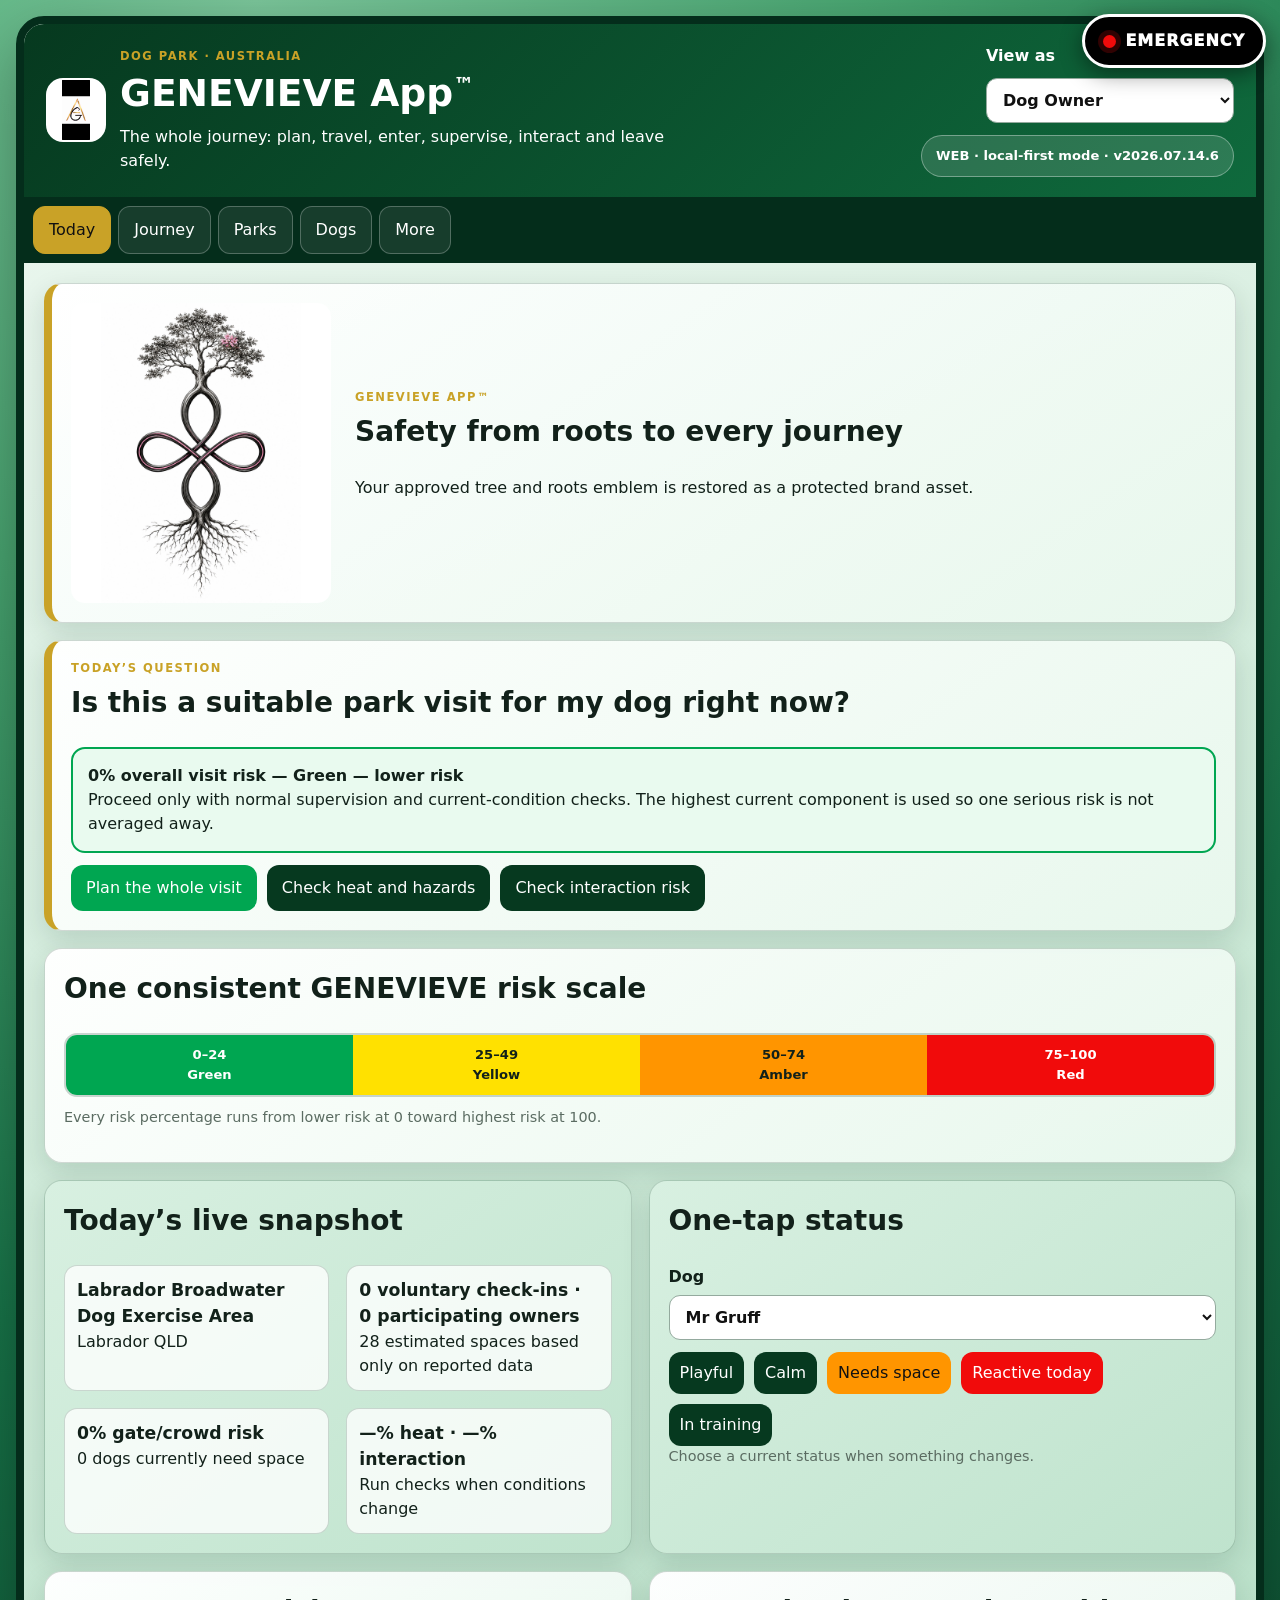
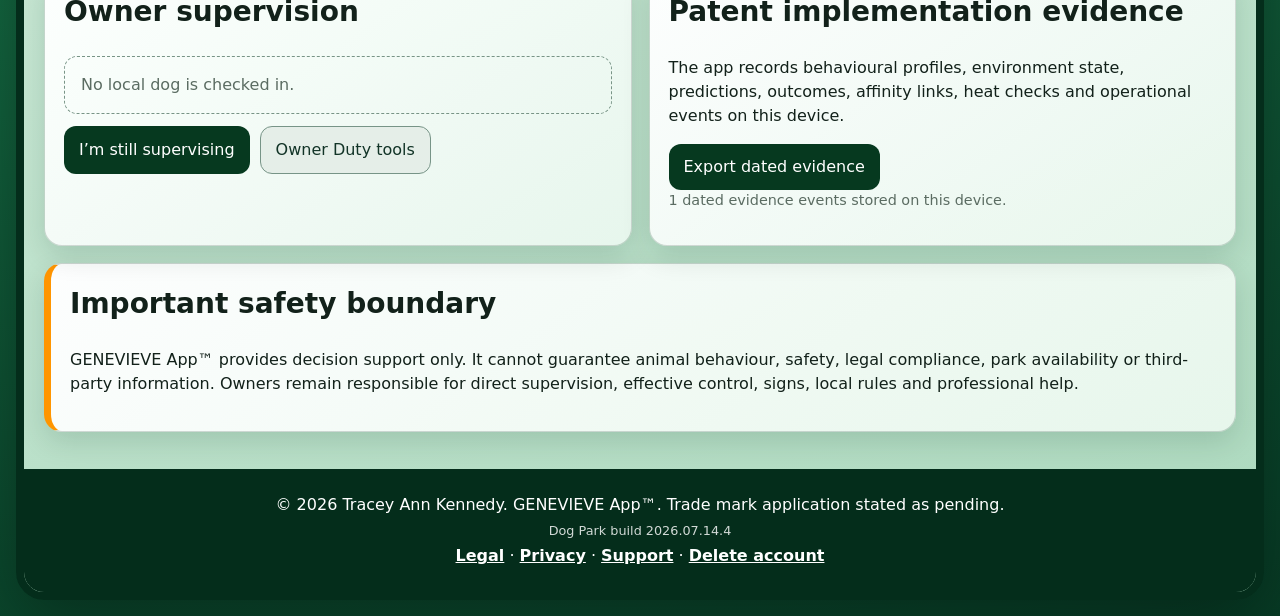
==== index.html @ 7ade9972 "Add files via upload" ====
<!doctype html>
<html lang="en-AU">
<head>
  <meta charset="utf-8">
  <meta name="viewport" content="width=device-width,initial-scale=1,viewport-fit=cover">
  <meta name="theme-color" content="#06391f">
  <meta name="description" content="GENEVIEVE App™ Dog Park helps owners plan the whole park journey, manage dog profiles, assess heat and interaction risk, supervise visits, report hazards and access owner or park-operator tools.">
  <title>GENEVIEVE App™ Dog Park</title>
  <link rel="icon" href="./assets/app-icon-192.png">
  <link rel="apple-touch-icon" href="./assets/app-icon-192.png">
  <link rel="manifest" href="./manifest.webmanifest?v=20260714.6">
  <link rel="stylesheet" href="./styles.css?v=20260714.6">
  <script src="./config.js?v=20260714.6"></script>
  <script src="./logic.js?v=20260714.6"></script>
</head>
<body>
<a class="skip-link" href="#main">Skip to content</a>
<div class="app-shell">
<div class="global-emergency-wrap">
    <button id="globalEmergencyButton" class="global-emergency-button" data-go="emergency" aria-label="Open emergency help">
      <span class="emergency-pulse" aria-hidden="true"></span>
      EMERGENCY
    </button>
  </div>
  <header class="topbar">
    <div class="brand-row">
      <img src="./assets/genevieve-ga-logo-approved-original.png" alt="Approved GENEVIEVE App gold A and black G logo" class="app-icon approved-ga-logo">
      <div>
        <p class="eyebrow">DOG PARK · AUSTRALIA</p>
        <h1>GENEVIEVE App<span class="tm">™</span></h1>
        <p>The whole journey: plan, travel, enter, supervise, interact and leave safely.</p>
      </div>
    </div>
    <div class="header-tools">
      <label class="role-label">View as
        <select id="roleSelect" aria-label="Choose app role">
          <option value="owner">Dog Owner</option>
          <option value="visitor">Park Visitor</option>
          <option value="superintendent">Park Superintendent</option>
          <option value="responder">Authorised Responder</option>
          <option value="admin">System Administrator</option>
        </select>
      </label>
      <div id="modePill" class="status-pill">Loading deployment mode…</div>
    </div>
  </header>

  <nav class="main-tabs" aria-label="Main navigation">
    <button class="active" data-go="today" data-main="today">Today</button>
    <button data-go="before-leaving" data-main="journey">Journey</button>
    <button data-go="park-search" data-main="parks">Parks</button>
    <button data-go="dog-list" data-main="dogs">Dogs</button>
    <button data-go="more" data-main="more">More</button>
  </nav>

  <main id="main">
    <section id="today" class="screen active" data-group="today">
      <section class="tree-brand-panel card" aria-label="GENEVIEVE App tree and roots logo">
        <img src="./assets/genevieve-tree-logo-approved-original.jpeg" alt="Approved GENEVIEVE tree, infinity and roots logo" class="approved-tree-logo">
        <div>
          <p class="eyebrow">GENEVIEVE App™</p>
          <h2>Safety from roots to every journey</h2>
          <p>Your approved tree and roots emblem is restored as a protected brand asset.</p>
        </div>
      </section>
      <section class="hero card">
        <p class="eyebrow">TODAY’S QUESTION</p>
        <h2>Is this a suitable park visit for my dog right now?</h2>
        <div id="todayAnswer" class="answer yellow"><b>Checks needed.</b><br>Choose a dog and park, then run the heat and interaction checks.</div>
        <div class="button-row">
          <button data-go="before-leaving" class="primary">Plan the whole visit</button>
          <button data-go="heat-hazards">Check heat and hazards</button>
          <button data-go="compatibility">Check interaction risk</button>
        </div>
      </section>
      <section class="risk-scale card" aria-label="GENEVIEVE risk scale">
        <h2>One consistent GENEVIEVE risk scale</h2>
        <div class="risk-scale-bar"><span class="green">0–24<br><b>Green</b></span><span class="yellow">25–49<br><b>Yellow</b></span><span class="amber">50–74<br><b>Amber</b></span><span class="red">75–100<br><b>Red</b></span></div>
        <p class="muted">Every risk percentage runs from lower risk at 0 toward highest risk at 100.</p>
      </section>
      <section class="grid two">
        <article class="card field-panel"><h2>Today’s live snapshot</h2><div id="snapshot"></div></article>
        <article class="card field-panel"><h2>One-tap status</h2>
          <label>Dog <select id="quickDogSelect"></select></label>
          <div class="button-row compact">
            <button data-quick-status="playful">Playful</button><button data-quick-status="calm">Calm</button><button class="amber" data-quick-status="needs-space">Needs space</button><button class="danger" data-quick-status="reactive">Reactive today</button><button data-quick-status="training">In training</button>
          </div>
          <p id="quickStatusMessage" class="muted">Choose a current status when something changes.</p>
        </article>
      </section>
      <section class="grid two">
        <article class="card"><h2>Owner supervision</h2><div id="todayOwnerDuty"></div><div class="button-row"><button id="todayStillSupervising">I’m still supervising</button><button data-go="owner-duty" class="secondary">Owner Duty tools</button></div></article>
        <article class="card"><h2>Patent implementation evidence</h2><p>The app records behavioural profiles, environment state, predictions, outcomes, affinity links, heat checks and operational events on this device.</p><button id="exportEvidence">Export dated evidence</button><p id="evidenceCount" class="muted"></p></article>
      </section>
      <section class="card warning-card"><h2>Important safety boundary</h2><p>GENEVIEVE App™ provides decision support only. It cannot guarantee animal behaviour, safety, legal compliance, park availability or third-party information. Owners remain responsible for direct supervision, effective control, signs, local rules and professional help.</p></section>
    </section>

    <section id="before-leaving" class="screen" data-group="journey">
      <section class="hero card"><p class="eyebrow">JOURNEY · STEP 1</p><h2>Before leaving home</h2><p>Check the dog, weather, park requirements, documents and supplies before the trip begins.</p></section>
      <section class="grid two">
        <form id="departureForm" class="card field-panel">
          <h2>Today’s plan</h2>
          <label>Dog <select name="dog"></select></label><label>Destination <select name="park"></select></label>
          <label>Current temperament <select name="temperament"><option value="playful">Happy and playful</option><option value="calm">Calm / gentle play</option><option value="needs-space">Needs space</option><option value="reactive">Reactive today</option><option value="unwell">Tired or not feeling right</option></select></label>
          <fieldset><legend>Supplies and checks</legend>
            <label class="toggle"><input type="checkbox" name="lead" checked> Lead packed and fitted</label><label class="toggle"><input type="checkbox" name="bags" checked> Waste bags packed</label><label class="toggle"><input type="checkbox" name="water"> Water packed</label><label class="toggle"><input type="checkbox" name="idTag" checked> ID tag and microchip contact details current</label><label class="toggle"><input type="checkbox" name="vaccination" checked> Vaccination/health requirements checked</label>
          </fieldset>
          <button class="primary" type="submit">Check my plan</button>
        </form>
        <article class="card"><h2>Ready-to-leave result</h2><div id="departureResult" class="answer yellow"><b>Not checked yet.</b><br>Complete the plan to receive one clear answer.</div><div id="departureNeeds" class="chips"></div><button data-go="route-arrival" class="primary">Continue to route and arrival</button></article>
      </section>
      <section class="card"><h2>Owner-only expiry reminders</h2><div id="documentReminders" class="grid three"></div></section>
    </section>

    <section id="route-arrival" class="screen" data-group="journey">
      <section class="hero card"><p class="eyebrow">JOURNEY · STEPS 2–6</p><h2>Drive, park, walk to the gate, enter and leave safely</h2></section>
      <section class="card journey-steps">
        <div class="step"><span>1</span><div><b>Navigate to the correct parking and entrance</b><p>Show accessible parking, caravan access and the correct dog-area gate.</p></div></div>
        <div class="step"><span>2</span><div><b>Lead on before the dog leaves the vehicle</b><p>The car park and access path are not automatically off-leash areas.</p></div></div>
        <div class="step"><span>3</span><div><b>Walk on lead to the signed off-leash boundary</b><p>Keep control around vehicles, children, bikes and other dogs.</p></div></div>
        <div class="step"><span>4</span><div><b>Assess the gate before release</b><p>Wait back if crowded. Use the double-gate space correctly and confirm recall.</p></div></div>
        <div class="step"><span>5</span><div><b>Supervise inside the park</b><p>Remain close enough to see, reach and control your dog.</p></div></div>
        <div class="step"><span>6</span><div><b>Lead on before leaving the boundary</b><p>If you chose voluntary check-in, you may check out. Return to the vehicle under control whether or not you use the app.</p></div></div>
      </section>
      <section class="grid two">
        <article class="card"><h2>Selected route</h2><div id="routeCard"></div><div class="button-row"><a id="directionsLink" class="button-link" target="_blank" rel="noopener">Open directions</a><button data-go="checkin">Open gate checklist</button></div></article>
        <form id="arrivalForm" class="card field-panel"><h2>Arrival checklist</h2><label class="toggle"><input type="checkbox" name="leadFromCar"> Lead fitted before leaving vehicle</label><label class="toggle"><input type="checkbox" name="pathControlled"> Dog controlled on path to gate</label><label class="toggle"><input type="checkbox" name="gateAssessed"> Gate and current park conditions assessed</label><label class="toggle"><input type="checkbox" name="innerGateSecure"> Inner gate secure before release</label><button class="primary" type="submit">Save arrival check</button><div id="arrivalResult" class="answer yellow">Arrival checks not saved.</div></form>
      </section>
    </section>

    <section id="checkin" class="screen" data-group="journey">
      <section class="hero card voluntary-pilot-hero">
        <p class="eyebrow">VOLUNTARY COMMUNITY CHECK-IN PILOT</p>
        <h2>Choose whether to share that your dog is at the park</h2>
        <p><b>Checking in and checking out are optional.</b> They are not a condition of entering the park, do not affect park access, and do not replace current signs, council rules, registration, supervision or effective control.</p>
      </section>
      <section class="voluntary-choice-banner" role="note">
        <strong>Your choice:</strong> participate to help community-reported crowd and behaviour information, or continue without checking in. There is no app penalty for skipping.
      </section>
      <section class="grid two">
        <form id="checkinForm" class="card field-panel">
          <h2>Voluntary check-in</h2>
          <label>Dog <select name="dog"></select></label>
          <label>Park <select name="park"></select></label>
          <label>Current status <select name="status"><option value="playful">Playful</option><option value="calm">Calm</option><option value="needs-space">Needs space</option><option value="reactive">Reactive today</option><option value="training">In training</option></select></label>
          <label>Expected visit length
            <select name="expectedMinutes">
              <option value="30">About 30 minutes</option>
              <option value="60">About 1 hour</option>
              <option value="90" selected>About 1½ hours</option>
              <option value="120">About 2 hours</option>
              <option value="180">About 3 hours</option>
            </select>
          </label>
          <p class="muted">The record automatically expires after the selected time if you forget to check out.</p>
          <fieldset class="rule-acknowledgements">
            <legend>Optional safety acknowledgements</legend>
            <label class="toggle"><input type="checkbox" name="leadAgreement"> Dog remained on lead from the vehicle to the signed off-leash entry</label>
            <label class="toggle"><input type="checkbox" name="gateAgreement"> Gate and current conditions were assessed</label>
            <label class="toggle"><input type="checkbox" name="supervisionAgreement"> I will remain close enough to supervise and control my dog</label>
          </fieldset>
          <label class="toggle"><input type="checkbox" name="needsSpace"> Needs space today</label>
          <label class="toggle"><input type="checkbox" name="onLead"> Remaining on lead inside park</label>
          <label class="toggle"><input type="checkbox" name="training"> In training</label>
          <label class="toggle"><input type="checkbox" name="incognito"> Incognito — hide from best-mate alerts</label>
          <div class="button-row">
            <button class="primary" type="submit">Voluntarily check in</button>
            <button class="secondary" type="button" data-go="live-park">Continue without checking in</button>
          </div>
          <p class="muted">Skipping check-in does not mean the dog may ignore leash, supervision, boundary or effective-control rules.</p>
        </form>
        <article class="card">
          <h2>Voluntary community check-ins</h2>
          <div class="answer yellow"><b>Community-reported information may be incomplete.</b><br>Do not treat the displayed count as an official headcount or guaranteed park capacity.</div>
          <div id="checkinList"></div>
        </article>
      </section>
    </section>

    <section id="park-search" class="screen" data-group="parks">
      <section class="hero card"><p class="eyebrow">AUSTRALIA-WIDE PARK SEARCH</p><h2>Find a park or dog beach that suits today’s needs</h2><p>Filters are alphabetical and collapsible to reduce sensory overload.</p></section>
      <section class="grid two">
        <form id="parkFilterForm" class="card field-panel"><label>Search location or feature <input name="query" placeholder="Gold Coast, fenced, quiet, beach"></label><details open><summary>Choose needs A–Z</summary><div id="parkNeedControls" class="filter-checks"></div></details><div class="button-row"><button class="primary" type="submit">Find matches</button><button class="secondary" type="reset">Clear for new destination</button></div></form>
        <article class="card"><h2>Best current matches</h2><div id="parkList"></div></article>
      </section>
    </section>

    <section id="park-details" class="screen" data-group="parks">
      <section class="hero card"><p class="eyebrow">PARK DETAILS</p><h2 id="parkDetailsTitle">Selected park</h2><p>Official details, community reports and dog-specific decision support stay clearly separated.</p></section>
      <div id="parkDetailsBody"></div>
    </section>

    <section id="live-park" class="screen" data-group="parks">
      <section class="hero card"><p class="eyebrow">COMMUNITY-REPORTED LIVE STATE</p><h2>What have participating owners reported at the selected park?</h2><p>Voluntary check-ins may not include every dog or owner present. Always assess the park directly.</p></section>
      <div id="liveParkStats" class="grid four"></div>
      <section class="grid two"><article class="card"><h2>Current behaviour mix</h2><div id="behaviourMix"></div><p class="muted">These are owner-selected current states, not permanent labels.</p></article><article class="card"><h2>Current alerts</h2><div id="liveParkAlerts"></div></article></section>
    </section>

    <section id="beaches" class="screen" data-group="parks">
      <section class="hero card"><p class="eyebrow">DOG BEACHES</p><h2>Check boundaries, hours, tide, surf, heat and facilities</h2></section>
      <section class="grid two"><form id="beachFilterForm" class="card field-panel"><label>Location <input name="location" value="Gold Coast"></label><label>Beach type <select name="type"><option value="">Any</option><option value="off-leash">Off-leash</option><option value="on-leash">On-leash</option><option value="time-restricted">Time restricted</option></select></label><button type="submit">Search beaches</button></form><article class="card"><h2>Beach matches</h2><div id="beachResults"></div></article></section>
    </section>

    <section id="dog-list" class="screen" data-group="dogs">
      <section class="hero card"><p class="eyebrow">DOGS</p><h2>Owner-controlled public, behavioural and emergency profiles</h2></section>
      <section class="grid two"><form id="dogForm" class="card field-panel"><h2>Add or update a dog</h2><input type="hidden" name="id"><label>Name <input name="name" required maxlength="60"></label><label>Date of birth <input name="dob" type="date"></label><label>Breed / description <input name="breed" maxlength="80"></label><label>Life stage <select name="lifeStage"><option value="puppy">Puppy</option><option value="adolescent">Adolescent</option><option value="adult" selected>Adult</option><option value="senior">Senior</option></select></label><label>Public status note <input name="publicNote" maxlength="160" placeholder="Ask owner before approach"></label><label>Triggers / needs <textarea name="notes" maxlength="600"></textarea></label><div class="range-grid"><label>Sociability <input name="sociability" type="range" min="0" max="10" value="7"><output>7</output></label><label>Reactivity <input name="reactivity" type="range" min="0" max="10" value="3"><output>3</output></label><label>Energy <input name="energy" type="range" min="0" max="10" value="6"><output>6</output></label><label>Play intensity <input name="playIntensity" type="range" min="0" max="10" value="6"><output>6</output></label><label>Tolerance <input name="tolerance" type="range" min="0" max="10" value="7"><output>7</output></label><label>Resource sharing <input name="resourceSharing" type="range" min="0" max="10" value="6"><output>6</output></label><label>Vulnerability <input name="vulnerability" type="range" min="0" max="10" value="3"><output>3</output></label></div><details><summary>Restricted emergency information</summary><label>Microchip number <input name="microchip"></label><label>Weight kg <input name="weight" type="number" min="0" step="0.1"></label><label>Allergies / medication <textarea name="medical"></textarea></label><label>Veterinarian <input name="vet"></label><label>Emergency contact <input name="emergencyContact"></label><label>Vaccination status <select name="vaccinationStatus"><option value="not-recorded">Not recorded</option><option value="controlled-only">Controlled socialisation only</option><option value="public-cleared">Cleared for public dog environments</option></select></label><label>Registration expiry <input name="registrationExpiry" type="date"></label><label>Vaccination due <input name="vaccinationDue" type="date"></label><label>Flea/tick due <input name="fleaTickDue" type="date"></label><label>Medication review due <input name="medicationDue" type="date"></label></details><div class="button-row"><button class="primary" type="submit">Save dog</button><button type="reset" class="secondary">Clear form</button></div></form><article class="card"><h2>Saved dog profiles</h2><div id="dogList"></div></article></section>
    </section>

    <section id="dog-profile" class="screen" data-group="dogs"><section class="hero card"><p class="eyebrow">DOG PROFILE</p><h2 id="dogProfileTitle">Dog profile</h2></section><div id="dogProfileBody"></div></section>

    <section id="puppy" class="screen" data-group="dogs">
      <section class="hero card"><p class="eyebrow">PUPPY & YOUNG-DOG SOCIALISATION</p><h2>Build positive experiences without assuming an ordinary dog park is suitable</h2></section>
      <section class="grid two"><form id="puppyForm" class="card field-panel"><label>Dog <select name="dog"></select></label><label>Veterinary / vaccination clearance <select name="clearance"><option value="none">Not cleared for public dog parks</option><option value="controlled">Controlled puppy class or playdate only</option><option value="public">Public dog environments cleared</option></select></label><label>Proposed setting <select name="setting"><option value="puppy-class">Puppy preschool</option><option value="calm-playdate">Calm private playdate</option><option value="quiet-enclosed">Quiet enclosed area</option><option value="busy-dog-park">Busy public dog park</option></select></label><label>Other dog type <select name="mentor"><option value="calm-adult">Calm vaccinated adult mentor</option><option value="similar-puppy">Similar-energy puppy</option><option value="high-energy-adult">High-energy adult</option><option value="unknown-group">Unknown mixed group</option></select></label><button class="primary" type="submit">Assess socialisation plan</button></form><article class="card"><h2>Result</h2><div id="puppyResult" class="answer yellow">Choose a dog and plan.</div><h3>Positive experiences</h3><div class="chips"><span class="chip">friendly people</span><span class="chip">calm healthy dogs</span><span class="chip">surfaces and sounds</span><span class="chip">short car trips</span><span class="chip">handling and grooming</span><span class="chip">rest and safe retreat</span></div></article></section>
    </section>

    <section id="compatibility" class="screen" data-group="dogs">
      <section class="hero card"><p class="eyebrow">PAIR & GROUP INTERACTION RISK</p><h2>How risky is this interaction under current conditions?</h2></section>
      <section class="risk-scale card"><div class="risk-scale-bar"><span class="green">0–24<br><b>Green</b></span><span class="yellow">25–49<br><b>Yellow</b></span><span class="amber">50–74<br><b>Amber</b></span><span class="red">75–100<br><b>Red</b></span></div></section>
      <section class="grid two"><form id="compatibilityForm" class="card field-panel"><label>First dog <select name="dogA"></select></label><label>Second dog <select name="dogB"></select></label><label>Park <select name="park"></select></label><label>Current dogs in park <input name="population" type="number" min="0" max="300" value="10"></label><label>Observed group energy <select name="groupEnergy"><option value="3">Calm</option><option value="5" selected>Mixed</option><option value="8">High energy</option></select></label><button class="primary" type="submit">Calculate interaction risk</button></form><article class="card"><h2>Result</h2><div id="compatibilityResult" class="answer yellow">Choose two different dogs.</div></article></section>
      <section class="card"><h2>Record observed outcome</h2><form id="outcomeForm" class="inline-form"><label>Prediction <select name="prediction"></select></label><label>Outcome <select name="outcome"><option value="positive">Positive</option><option value="neutral">Neutral</option><option value="stressful">Stressful</option><option value="conflict">Conflict / unsafe</option></select></label><label>Private note <input name="note" maxlength="300"></label><button type="submit">Save outcome</button></form></section>
    </section>

    <section id="companions" class="screen" data-group="dogs"><section class="hero card"><p class="eyebrow">PROSPECTIVE COMPANION DISCOVERY</p><h2>Rank possible companions before the dogs have met</h2></section><section class="grid two"><form id="recommendationForm" class="card field-panel"><label>Dog <select name="dog"></select></label><label>Park <select name="park"></select></label><button type="submit">Rank possible companions</button></form><article class="card"><h2>Ranked results</h2><div id="recommendationList"></div></article></section></section>

    <section id="best-mates" class="screen" data-group="dogs"><section class="hero card"><p class="eyebrow">SOCIAL AFFINITY GRAPH</p><h2>Best mates and preferred-park alerts</h2></section><section class="grid two"><form id="affinityForm" class="card field-panel"><label>Your dog <select name="fromDog"></select></label><label>Linked dog <select name="toDog"></select></label><label>Mode <select name="mode"><option value="mutual">Mutual — reciprocal consent required</option><option value="one_way">One-way — subject to privacy settings</option></select></label><label>Preferred park <select name="park"></select></label><button type="submit">Create relationship</button></form><article class="card"><h2>Saved relationships</h2><div id="affinityList"></div></article></section><section class="card"><h2>Location alert check</h2><form id="alertCheckForm" class="inline-form"><label>Park <select name="park"></select></label><button type="submit">Check visible best mates</button></form><div id="affinityAlerts"></div></section></section>

    <section id="owner-duty" class="screen" data-group="more"><section class="voluntary-choice-banner"><strong>Voluntary feature:</strong> supervision reminders apply only when an owner elects to check in. Reporting an apparently unattended dog remains available whether or not that dog was checked in.</section>
      <section class="hero card"><p class="eyebrow">OWNER SUPERVISION</p><h2>No unattended dogs and no drop-off dog park</h2></section>
      <section class="grid two"><article class="card field-panel"><h2>Supervision confirmation</h2><div id="ownerDutyList"></div><button id="confirmAllSupervision">Confirm all my active dogs</button></article><form id="unattendedForm" class="card"><h2>Report an unattended dog</h2><label>Park <select name="park"></select></label><label>Dog description <input name="description" required></label><label>Owner location <select name="ownerLocation"><option value="unknown">Unknown</option><option value="carpark">In car park</option><option value="cafe">Went to café/pub</option><option value="left">Left area</option></select></label><label>Concern <textarea name="concern" required></textarea></label><button class="danger" type="submit">Create supervision alert</button></form></section><section class="card"><h2>Open supervision alerts</h2><div id="unattendedReports"></div></section>
    </section>

    <section id="etiquette" class="screen" data-group="more">
      <section class="hero card"><p class="eyebrow">PARK ETIQUETTE</p><h2>Turn body-language signs into an immediate action</h2></section>
      <section class="grid two"><form id="etiquetteForm" class="card field-panel"><fieldset><legend>What do you see?</legend><div id="etiquetteSignals" class="filter-checks"></div></fieldset><button type="submit">Assess and suggest a break</button></form><article class="card"><h2>Prompt</h2><div id="etiquetteResult" class="answer green"><b>No stress signals selected.</b><br>Continue calm supervision and regular sniff/rest breaks.</div><div class="button-row compact"><button data-break-action="Move to shade">Move to shade</button><button data-break-action="Water break">Water break</button><button data-break-action="Leash and reset">Leash and reset</button><button data-break-action="Quiet area">Quiet area</button><button class="danger" data-break-action="Leave park">Leave park</button></div></article></section>
    </section>

    <section id="heat-hazards" class="screen" data-group="more">
      <section class="hero card"><p class="eyebrow">HEAT, WEATHER & HAZARDS</p><h2>Is it too hot or unsafe for my dog today?</h2></section>
      <section class="grid two"><form id="heatCheckForm" class="card field-panel"><label>Dog <select name="dog"></select></label><label>Park <select name="park"></select></label><label>Apparent / feels-like temperature °C <input name="apparentTemperature" type="number" min="-10" max="60" step="0.1" value="28"></label><label>Humidity % <input name="humidity" type="number" min="0" max="100" value="55"></label><label>UV index <input name="uvIndex" type="number" min="0" max="20" step="0.1" value="5"></label><label class="toggle"><input type="checkbox" name="directSun"> Direct sun</label><label class="toggle"><input type="checkbox" name="shadeAvailable" checked> Reliable shade</label><label class="toggle"><input type="checkbox" name="waterAvailable" checked> Cool fresh water</label><label class="toggle"><input type="checkbox" name="hotSurface"> Hot asphalt, concrete or sand</label><label class="toggle"><input type="checkbox" name="vulnerableDog"> Young, older, unwell, flat-faced or heat-vulnerable dog</label><div class="button-row"><button class="primary" type="submit">Calculate heat risk</button><button id="useCurrentWeather" type="button" class="secondary">Use my current weather</button></div></form><article class="card"><h2>Heat result</h2><div id="weatherStatus" class="answer yellow"><b>Manual entry ready.</b><br>Location stays off until enabled in Settings.</div><div id="heatResult" class="answer yellow"><b>No result yet.</b></div><h3>Active local hazard reports</h3><div id="hazardList"></div></article></section>
      <section class="grid two"><form id="hazardForm" class="card"><h2>Report a park hazard</h2><label>Park <select name="park"></select></label><label>Hazard <select name="type"><option>Snake sighting</option><option>Paralysis ticks</option><option>Blue-green algae</option><option>Broken fence or gate</option><option>Glass or sharp object</option><option>1080 bait warning</option><option>Flood or storm damage</option><option>No water</option><option>Unsafe structure</option></select></label><label>Risk level <select name="risk"><option value="25">Yellow</option><option value="55">Amber</option><option value="80">Red</option></select></label><label>Details <textarea name="details" required></textarea></label><button class="amber" type="submit">Save hazard report</button></form><article class="card"><h2>Recent heat checks</h2><div id="heatHistory"></div></article></section>
    </section>

    <section id="travel" class="screen" data-group="more"><section class="hero card"><p class="eyebrow">GREY NOMAD & TRIP PLANNER</p><h2>Plan a lower-stress dog-friendly trip anywhere in Australia</h2></section><section class="grid two"><form id="tripForm" class="card field-panel"><label>From <input name="from" value="Gold Coast QLD"></label><label>To <input name="to" value="Sydney NSW"></label><fieldset><legend>Needs</legend><div id="tripNeeds" class="filter-checks"></div></fieldset><button type="submit">Build route plan</button></form><article class="card"><h2>Suggested route</h2><div id="tripResult"></div></article></section></section>

    <section id="emergency" class="screen" data-group="more"><section class="hero card official-emergency-card"><p class="eyebrow">OFFICIAL EMERGENCY — BLACK CONTROL</p><h2>Emergency help</h2><div class="emergency-primary-actions"><a class="call-000-button" href="tel:000" aria-label="Call Triple Zero 000 for a life-threatening emergency">Call 000 — life-threatening emergency</a><button class="secondary" data-go="lost-found">Lost dog alert</button><button class="secondary" data-go="incident">Record incident</button></div><p class="emergency-note">Call 000 only for life-threatening emergencies or immediate danger. For an animal medical emergency, contact the nearest emergency veterinarian.</p></section><section class="grid three"><article class="card"><h2>Restricted medical summary</h2><label>Dog <select id="emergencyDogSelect"></select></label><button id="showEmergencySummary" class="danger">Show summary</button><div id="emergencySummary"></div></article><article class="card"><h2>Nearest veterinarian</h2><label>Location <input id="vetLocation" value="Gold Coast QLD"></label><a id="vetSearchLink" class="button-link" target="_blank" rel="noopener">Find emergency vet</a></article><article class="card"><h2>I’m here alone</h2><label>Check-in time <select id="aloneTimerMinutes"><option value="15">15 minutes</option><option value="30">30 minutes</option><option value="60">60 minutes</option></select></label><button id="startAloneTimer">Start safety timer</button><button id="cancelAloneTimer" class="secondary">Cancel timer</button><p id="aloneTimerStatus" class="muted"></p></article></section></section>

    <section id="lost-found" class="screen" data-group="more"><section class="hero card"><p class="eyebrow">LOST & FOUND</p><h2>Create a local record and escalation plan</h2></section><section class="grid two"><form id="lostFoundForm" class="card field-panel"><label>Type <select name="type"><option value="lost">Lost dog</option><option value="found">Found dog</option><option value="sighted">Sighted dog</option></select></label><label>Description <input name="description" required></label><label>Location <input name="location" required></label><label>Urgency <select name="urgency"><option value="watch">Watch</option><option value="urgent">Urgent search</option><option value="danger">Immediate danger</option></select></label><label>Contact note <input name="contact"></label><button class="danger" type="submit">Create alert record</button></form><article class="card"><h2>Current records</h2><div id="lostFoundList"></div></article></section></section>

    <section id="incident" class="screen" data-group="more"><section class="hero card"><p class="eyebrow">INCIDENT & NEAR MISS</p><h2>Record what happened without deciding liability</h2></section><section class="grid two"><form id="incidentForm" class="card field-panel"><label>Park <select name="park"></select></label><label>Type <select name="type"><option>Dog fight</option><option>Bite</option><option>Child safety concern</option><option>Bike or skateboard conflict</option><option>Broken gate or fence</option><option>No water</option><option>Lighting fault</option><option>Unsafe structure</option><option>Near miss</option></select></label><label>Severity <select name="severity"><option value="30">Yellow — monitor</option><option value="60">Amber — urgent</option><option value="85">Red — emergency</option></select></label><label>Details <textarea name="details" required></textarea></label><label>Witness/contact notes <textarea name="witness"></textarea></label><button class="amber" type="submit">Save incident record</button></form><article class="card"><h2>Incident history</h2><div id="incidentList"></div></article></section></section>

    <section id="notices" class="screen" data-group="more"><section class="hero card"><p class="eyebrow">COUNCIL & OPERATOR NOTICES</p><h2>Verified closures, maintenance and rule changes</h2></section><div id="noticeList" class="grid two"></div></section>

    <section id="roles" class="screen" data-group="more"><section class="hero card"><p class="eyebrow">ROLE-BASED ACCESS</p><h2>People see only what they need</h2></section><section class="grid three"><article class="card role owner"><h2>Dog Owner</h2><p>Own profiles, check-ins, privacy, relationships, outcomes, documents and payments.</p></article><article class="card role"><h2>Park Visitor</h2><p>Public park details, anonymous live state, public dog notes, rules and alerts.</p></article><article class="card role operator"><h2>Park Superintendent</h2><p>Facilities, maintenance, verified notices, capacity, incident triage and anonymous trends.</p></article><article class="card role responder"><h2>Authorised Responder</h2><p>Restricted emergency information only where appropriate and auditable.</p></article><article class="card role admin"><h2>System Administrator</h2><p>Technical service health and account support without unnecessary medical browsing.</p></article></section></section>

    <section id="superintendent" class="screen" data-group="more" data-role="superintendent,admin"><section class="hero card"><p class="eyebrow">PARK SUPERINTENDENT / COUNCIL OPERATOR</p><h2>Operate the park without exposing private owner data</h2></section><div id="superStats" class="grid four"></div><section class="grid two"><form id="maintenanceForm" class="card field-panel"><h2>Add maintenance task</h2><label>Park <select name="park"></select></label><label>Facility <select name="facility"><option>Gate or latch</option><option>Fence</option><option>Water bowl</option><option>Lighting</option><option>Shade</option><option>Bins</option><option>Path/access</option><option>Structure</option></select></label><label>Priority <select name="priority"><option value="yellow">Yellow</option><option value="amber">Amber</option><option value="red">Red</option></select></label><label>Task <textarea name="task" required></textarea></label><button type="submit">Assign task</button><h3>Maintenance queue</h3><div id="maintenanceList"></div></form><form id="noticeForm" class="card"><h2>Create verified public notice</h2><label>Park <select name="park"></select></label><label>Title <input name="title" required></label><label>Details <textarea name="details" required></textarea></label><label>Expires <input name="expires" type="datetime-local"></label><button class="amber" type="submit">Publish notice locally</button><h3>Safety and trend view</h3><div id="superTrends"></div></form></section></section>

    <section id="notifications" class="screen" data-group="more"><section class="hero card"><p class="eyebrow">ALERT PREFERENCES</p><h2>Only the alerts each owner chooses</h2></section><form id="notificationForm" class="card grid two"><div id="notificationControls"></div><div><label>Quiet hours start <input name="quietStart" type="time"></label><label>Quiet hours end <input name="quietEnd" type="time"></label><label>Location detail <select name="locationDetail"><option value="park">Park name only</option><option value="approximate">Approximate area</option><option value="off">Off</option></select></label><button type="submit">Save notification settings</button></div></form></section>

    <section id="membership" class="screen" data-group="more"><section class="hero card"><p class="eyebrow">MEMBERSHIP</p><h2>One membership group, four approved products</h2><p id="billingChannelMessage"></p></section><section class="card disclosure"><b>Trial and renewal disclosure</b><p>30 days free for eligible new subscribers. Then the selected price is charged every month or year and the subscription automatically renews until cancelled. Cancel before the trial ends to avoid the first charge. Deleting the app does not cancel the subscription. Manage or cancel through the same store or payment provider used to subscribe.</p><p>Nothing excludes rights that cannot lawfully be excluded under the Australian Consumer Law.</p></section><div id="planList" class="pricing-grid"></div><section class="card"><div class="legal-links"><a href="./legal/subscription-terms.html">Subscription Terms</a><a href="./legal/refund-cancellation-policy.html">Refund & Cancellation</a><a href="./legal/terms-of-use.html">Terms of Use</a><a href="./legal/privacy-policy.html">Privacy Policy</a></div><button id="restorePurchases" class="secondary">Restore store purchases</button><div id="billingResult" class="answer yellow">No purchase action yet.</div></section></section>

    <section id="settings" class="screen" data-group="more"><section class="hero card"><p class="eyebrow">PRIVACY & OWNER CONTROL</p><h2>Choose the level of participation</h2></section><section class="grid two"><form id="privacyForm" class="card field-panel"><h2>Privacy controls</h2><div id="privacyControls"></div><button type="submit">Save privacy settings</button></form><article class="card"><h2>Comfort and access</h2><label class="toggle"><input id="reducedMotion" type="checkbox"> Reduce motion</label><label class="toggle"><input id="largeText" type="checkbox"> Larger text</label><label class="toggle"><input id="highContrast" type="checkbox"> Higher contrast</label><h2>Your data</h2><button id="exportAllData">Export my local data</button><button id="deleteAllData" class="danger">Delete all local app data</button><p class="muted">Deleting local data does not cancel Apple, Google Play or Stripe subscriptions.</p></article></section></section>

    <section id="legal" class="screen" data-group="more"><section class="hero card"><p class="eyebrow">LEGAL CENTRE</p><h2>Public policies and safety boundaries</h2></section><section class="grid two"><article class="card"><div class="legal-links stacked"><a href="./legal/">Legal centre</a><a href="./legal/privacy-policy.html">Privacy Policy</a><a href="./legal/terms-of-use.html">Terms of Use</a><a href="./legal/safety-disclaimer.html">Safety Disclaimer</a><a href="./legal/subscription-terms.html">Subscription Terms</a><a href="./legal/refund-cancellation-policy.html">Refund & Cancellation</a><a href="./legal/account-deletion.html">Account & Data Deletion</a><a href="./legal/community-guidelines.html">Community Guidelines</a><a href="./legal/support.html">Support</a><a href="./legal/ip-notice.html">Intellectual Property Notice</a></div></article><article class="card warning-card"><h2>Permanent safety wording</h2><p>GENEVIEVE App™ supports decisions; it does not guarantee behaviour, safety, availability, legal compliance or third-party data accuracy. Owners remain responsible for supervision, effective control, signs, rules and professional help.</p></article></section></section>

    <section id="data" class="screen" data-group="more"><section class="hero card"><p class="eyebrow">DATA & ACCOUNT</p><h2>Access, correct, export or delete</h2></section><section class="grid three"><article class="card"><h2>Export</h2><p>Dog profiles, owner inputs, trips, relationships and evidence history.</p><button id="dataExportButton">Export data</button></article><article class="card"><h2>Correct</h2><p>Update behavioural values and challenge inferred observations.</p><button data-go="dog-list">Review profiles</button></article><article class="card danger-card"><h2>Delete</h2><p>Delete local data now and use the public deletion page for a production account request.</p><button id="dataDeleteButton" class="danger">Delete local data</button><a class="button-link secondary-link" href="./legal/account-deletion.html">Open deletion page</a></article></section></section>

    <section id="launch" class="screen" data-group="more"><section class="hero card"><p class="eyebrow">DEPLOYMENT GATE</p><h2>Check the public launch configuration</h2><p>This checker refuses to mark missing domain, contact, backend or payment facts as complete.</p></section><section class="card"><button id="runLaunchCheck" class="primary">Run launch check</button><div id="launchResults"></div></section><section class="grid two"><article class="card"><h2>Public URLs</h2><div id="publicUrlList"></div></article><article class="card"><h2>Build facts</h2><ul class="checklist"><li>Root index.html</li><li>No npm or build step</li><li>Vercel configuration</li><li>GitHub Pages workflow</li><li>PWA manifest and service worker</li><li>404 page</li><li>Channel-safe payment router</li><li>31 restored functional screens</li><li>Consistent risk scale</li><li>Owner and superintendent roles</li></ul></article></section></section>

    <section id="more" class="screen" data-group="more">
      <section class="hero card"><p class="eyebrow">MORE</p><h2>All restored Dog Park functions</h2><p>The five main buttons stay simple. Less-used functions live here instead of crowding the screen.</p></section>
      <section class="card role-switch-card">
        <div>
          <p class="eyebrow">APP VIEW</p>
          <h2>Choose the section you need</h2>
          <p id="roleHelp" class="muted">Dog Owner view is active.</p>
        </div>
        <label>View as
          <select id="mobileRoleSelect" aria-label="Choose app role on mobile">
            <option value="owner">Dog Owner</option>
            <option value="visitor">Park Visitor</option>
            <option value="superintendent">Park Superintendent</option>
            <option value="responder">Authorised Responder</option>
            <option value="admin">System Administrator</option>
          </select>
        </label>
        <p class="small muted"><b>Prototype note:</b> this selector changes the local demonstration view. A public production service must secure operator and responder access with verified accounts and server-side permissions.</p>
      </section>
      <section class="card update-card">
        <div><p class="eyebrow">APP VERSION</p><h2>Make sure the newest build is showing</h2><p>Installed build: <b>2026.07.14.4</b>. This refresh keeps your saved dog records but removes old GENEVIEVE App™ website cache files.</p></div>
        <button id="forceAppUpdate" type="button" class="secondary">Refresh latest app version</button>
        <p id="updateMessage" class="muted"></p>
      </section>
      <div class="page-grid">
        <button data-go="checkin"><b>Voluntary Check In / Out</b><small>Optional community presence and current status</small></button><button data-go="owner-duty"><b>Owner Duty</b><small>Supervision confirmations and unattended dogs</small></button><button data-go="etiquette"><b>Park Etiquette</b><small>Body-language prompts and break actions</small></button><button data-go="heat-hazards"><b>Heat & Hazards</b><small>Weather, surfaces and local reports</small></button><button data-go="beaches"><b>Dog Beaches</b><small>Boundaries, hours, tide and facilities</small></button><button data-go="travel"><b>Trip Planner</b><small>Grey Nomad and dog-friendly routes</small></button><button data-go="puppy"><b>Puppy Socialisation</b><small>Controlled matching and clearance</small></button><button data-go="compatibility"><b>Compatibility</b><small>Pair and group interaction risk</small></button><button data-go="companions"><b>Find Companions</b><small>Prospective recommendations</small></button><button data-go="best-mates"><b>Best Mates</b><small>Affinity links and park alerts</small></button><button data-go="emergency"><b>Emergency</b><small>Medical summary, vet and safety timer</small></button><button data-go="lost-found"><b>Lost & Found</b><small>Local records and escalation plan</small></button><button data-go="incident"><b>Incident Report</b><small>Structured audit evidence</small></button><button data-go="notices"><b>Council Notices</b><small>Verified closures and maintenance</small></button><button data-go="roles"><b>Roles & Access</b><small>Owner, visitor, operator and responder</small></button><button data-go="superintendent" data-role-button="superintendent,admin"><b>Park Superintendent</b><small>Facilities, notices and trends</small><span class="role-lock-note">Choose Park Superintendent view to open</span></button><button data-go="notifications"><b>Notifications</b><small>Best mate, heat, hazard and document alerts</small></button><button data-go="membership"><b>Membership</b><small>Web, Apple and Google billing routes</small></button><button data-go="settings"><b>Settings & Privacy</b><small>Visibility, location and opt-outs</small></button><button data-go="legal"><b>Legal Centre</b><small>Terms, privacy, safety and refunds</small></button><button data-go="data"><b>Data & Account</b><small>Export, correction and deletion</small></button><button data-go="launch"><b>Launch Check</b><small>GitHub, Vercel and service readiness</small></button>
      </div>
    </section>
  </main>

  <footer><p>© 2026 Tracey Ann Kennedy. GENEVIEVE App™. Trade mark application stated as pending.</p><p class="build-marker">Dog Park build 2026.07.14.4</p><p><a href="./legal/">Legal</a> · <a href="./legal/privacy-policy.html">Privacy</a> · <a href="./legal/support.html">Support</a> · <a href="./legal/account-deletion.html">Delete account</a></p></footer>

  <nav class="bottom-nav" aria-label="Mobile navigation"><button class="active" data-go="today" data-main="today">Today</button><button data-go="before-leaving" data-main="journey">Journey</button><button data-go="park-search" data-main="parks">Parks</button><button data-go="dog-list" data-main="dogs">Dogs</button><button data-go="more" data-main="more">More</button></nav>
</div>
<script src="./native-billing-bridge.js?v=20260714.6"></script>
<script src="./backend.js?v=20260714.6"></script>
<script src="./app.js?v=20260714.6"></script>
</body>
</html>
---- styles.css ----
:root{
  --timber:#042d1b;--deep:#06391f;--elf:#0f6a3d;--field:#dcefe4;--field2:#eef8f1;
  --green:#00a651;--yellow:#ffe100;--amber:#ff9500;--red:#f10b0b;--gold:#c9a227;
  --ink:#12211a;--muted:#5b6c62;--line:rgba(4,45,27,.18);--white:#fff;--radius:18px;
  --shadow:0 10px 28px rgba(4,45,27,.14);--focus:#1d4ed8
}
*{box-sizing:border-box}html{scroll-behavior:smooth}body{margin:0;font-family:Inter,ui-sans-serif,system-ui,-apple-system,"Segoe UI",sans-serif;color:var(--ink);background:radial-gradient(circle at 20% 0,#7cc89c 0,#4aa873 25%,#18764a 55%,#073b25 100%);min-height:100vh;padding:16px;line-height:1.5}
body.large-text{font-size:118%}body.high-contrast{--field:#fff;--field2:#fff;--line:#000;--muted:#222}body.reduced-motion *{scroll-behavior:auto!important;transition:none!important;animation:none!important}
a{color:#075a34;font-weight:750}.skip-link{position:absolute;left:-9999px;top:0;background:#fff;color:#000;padding:12px;z-index:100}.skip-link:focus{left:8px;top:8px}
.app-shell{max-width:1260px;margin:auto;border:8px solid var(--timber);border-radius:28px;background:linear-gradient(160deg,var(--field2),#c9e8d5 55%,#acd9be);overflow:hidden;box-shadow:0 22px 70px rgba(0,0,0,.35)}
.topbar{display:flex;justify-content:space-between;gap:18px;align-items:center;padding:20px 22px;background:linear-gradient(135deg,var(--deep),var(--elf));color:#fff}.brand-row{display:flex;gap:14px;align-items:center}.app-icon{width:64px;height:64px;border-radius:17px;background:#fff;border:2px solid rgba(255,255,255,.65)}.header-tools{display:flex;gap:12px;align-items:center;flex-wrap:wrap;justify-content:flex-end}.role-label{margin:0;min-width:210px;color:#fff}.role-label select{margin-top:4px}.status-pill{background:rgba(255,255,255,.13);border:1px solid rgba(255,255,255,.35);border-radius:999px;padding:10px 14px;font-weight:800;font-size:.82rem}.eyebrow{letter-spacing:.13em;text-transform:uppercase;font-size:.72rem;font-weight:900;color:var(--gold);margin:0 0 5px}.topbar h1{margin:0 0 4px;font-size:clamp(1.5rem,4vw,2.35rem)}.topbar p{margin:0}.tm{font-size:.55em;vertical-align:super}
.main-tabs{display:flex;gap:7px;overflow-x:auto;background:var(--timber);padding:9px;position:sticky;top:0;z-index:30}.main-tabs button,.bottom-nav button{white-space:nowrap;border:1px solid rgba(255,255,255,.25);background:rgba(255,255,255,.08);color:#fff}.main-tabs button.active,.bottom-nav button.active{background:var(--gold);color:#111;border-color:var(--gold)}
main{padding:20px}.screen{display:none}.screen.active{display:block}.screen[hidden]{display:none!important}.card{background:linear-gradient(145deg,rgba(255,255,255,.97),rgba(232,247,237,.97));border:1px solid var(--line);border-radius:var(--radius);padding:19px;margin-bottom:17px;box-shadow:var(--shadow)}.hero{border-left:8px solid var(--gold)}.field-panel{background:linear-gradient(145deg,#d8f0e1,#bfe3cd)}.warning-card{border-left:7px solid var(--amber)}.danger-card{border-left:7px solid var(--red)}
h1,h2,h3,p{margin-top:0}h2{font-size:clamp(1.2rem,3vw,1.75rem)}h3{margin-bottom:.5rem}.grid{display:grid;gap:17px}.two{grid-template-columns:repeat(2,minmax(0,1fr))}.three{grid-template-columns:repeat(3,minmax(0,1fr))}.four{grid-template-columns:repeat(4,minmax(0,1fr))}
button,.button-link{cursor:pointer;border:0;border-radius:12px;padding:11px 15px;background:var(--deep);color:#fff;font-weight:850;min-height:44px;font:inherit;text-decoration:none;display:inline-flex;align-items:center;justify-content:center}button:hover,.button-link:hover{filter:brightness(1.08)}button:focus-visible,.button-link:focus-visible,input:focus-visible,select:focus-visible,textarea:focus-visible,summary:focus-visible{outline:3px solid var(--focus);outline-offset:2px}button.secondary,.secondary-link{background:#e5eee8;color:#123427;border:1px solid #779487}button.primary{background:var(--green)}button.danger{background:var(--red)}button.amber{background:var(--amber);color:#111}button[disabled]{opacity:.55;cursor:not-allowed}.button-row{display:flex;gap:10px;flex-wrap:wrap;margin-top:12px}.button-row.compact button{padding:9px 11px;min-height:40px}.inline-form{display:grid;grid-template-columns:repeat(auto-fit,minmax(180px,1fr));gap:12px;align-items:end}.pricing-grid{display:grid;grid-template-columns:repeat(4,minmax(0,1fr));gap:15px;margin-bottom:17px}
label{display:flex;flex-direction:column;gap:6px;font-weight:750;margin-bottom:12px}input,select,textarea{width:100%;padding:11px 12px;border-radius:11px;border:1px solid #94aa9e;background:#fff;color:#111;font:inherit}textarea{min-height:86px;resize:vertical}.toggle{flex-direction:row;align-items:flex-start;font-weight:650}.toggle input{width:auto;margin-top:.3rem}fieldset{border:1px solid var(--line);border-radius:14px;padding:12px;margin:0 0 14px}legend{font-weight:900;padding:0 6px}details{margin:10px 0}summary{font-weight:850;cursor:pointer}.range-grid{display:grid;grid-template-columns:repeat(2,minmax(0,1fr));gap:10px}.range-grid label{display:grid;grid-template-columns:1fr auto;align-items:center}.range-grid input{grid-column:1}.range-grid output{grid-column:2;grid-row:1/3;background:var(--deep);color:#fff;border-radius:999px;padding:4px 9px;min-width:40px;text-align:center}
.answer{padding:15px;border-radius:14px;border:2px solid var(--yellow);background:#fffce4;margin-bottom:12px}.answer.green{border-color:var(--green);background:#e9faef}.answer.yellow{border-color:#cba900;background:#fffce4}.answer.amber{border-color:var(--amber);background:#fff2df}.answer.red{border-color:var(--red);background:#fff0f0}.risk-scale-bar{display:grid;grid-template-columns:repeat(4,1fr);border-radius:13px;overflow:hidden;border:2px solid rgba(4,45,27,.2);margin:10px 0}.risk-scale-bar span{padding:10px;text-align:center;font-size:.82rem;font-weight:900}.risk-scale-bar .green{background:var(--green);color:#fff}.risk-scale-bar .yellow{background:var(--yellow)}.risk-scale-bar .amber{background:var(--amber)}.risk-scale-bar .red{background:var(--red);color:#fff}.risk-meter{height:14px;background:linear-gradient(90deg,var(--green) 0 25%,var(--yellow) 25% 50%,var(--amber) 50% 75%,var(--red) 75% 100%);border-radius:999px;position:relative;margin:12px 0}.risk-marker{position:absolute;top:-5px;width:5px;height:24px;background:#111;border-radius:3px;transform:translateX(-50%)}
.stat{padding:12px;border-radius:13px;background:rgba(255,255,255,.78);border:1px solid var(--line)}.stat b{display:block;font-size:1.08rem}.chips{display:flex;gap:7px;flex-wrap:wrap}.chip{background:#e6f3eb;border:1px solid var(--line);border-radius:999px;padding:5px 9px;font-size:.78rem;font-weight:750}.muted{color:var(--muted);font-size:.9rem}.small{font-size:.82rem}.checklist li{margin:.45rem 0}.empty{padding:16px;border:1px dashed #789486;border-radius:13px;color:var(--muted)}
.journey-steps .step{display:flex;gap:13px;padding:14px;border-bottom:1px solid var(--line)}.journey-steps .step:last-child{border-bottom:0}.journey-steps .step>span{width:34px;height:34px;flex:0 0 34px;border-radius:50%;display:grid;place-items:center;background:var(--deep);color:#fff;font-weight:900}.journey-steps p{margin:.3rem 0 0;color:var(--muted)}.filter-checks{display:grid;grid-template-columns:repeat(2,minmax(0,1fr));gap:7px}.filter-checks label{margin:0;padding:9px;border:1px solid var(--line);border-radius:11px;background:#fff}.filter-checks label.toggle{align-items:center}.park-card,.dog-card,.record-card,.affinity-card,.prediction-card{padding:14px;border:1px solid var(--line);border-radius:14px;background:#fff;margin-bottom:10px}.park-card h3,.dog-card h3{margin-bottom:.25rem}.record-card.red{border-left:6px solid var(--red)}.record-card.amber{border-left:6px solid var(--amber)}.record-card.yellow{border-left:6px solid var(--yellow)}.record-card.green{border-left:6px solid var(--green)}.role{border-top:6px solid var(--elf)}.role.owner{border-top-color:var(--gold)}.role.operator{border-top-color:var(--amber)}.role.responder{border-top-color:var(--red)}.role.admin{border-top-color:#111}.legal-links{display:flex;gap:12px;flex-wrap:wrap}.legal-links.stacked{flex-direction:column}.legal-links a{padding:10px 12px;background:#e6f3eb;border-radius:11px;border:1px solid var(--line)}
.page-grid{display:grid;grid-template-columns:repeat(4,minmax(0,1fr));gap:12px}.page-grid button{text-align:left;align-items:flex-start;justify-content:flex-start;flex-direction:column;background:linear-gradient(145deg,#fff,#e4f3e9);color:var(--ink);border:1px solid var(--line);min-height:112px}.page-grid button b{font-size:1rem}.page-grid button small{color:var(--muted);font-weight:600}.launch-pass,.launch-block,.launch-warn{padding:12px;border-radius:12px;margin:9px 0}.launch-pass{background:#e9faef;border-left:6px solid var(--green)}.launch-warn{background:#fffce4;border-left:6px solid var(--yellow)}.launch-block{background:#fff0f0;border-left:6px solid var(--red)}
footer{background:var(--timber);color:#fff;padding:20px;text-align:center}footer p{margin:.25rem}footer a{color:#fff}.bottom-nav{display:none}
@media(max-width:1000px){.pricing-grid,.page-grid{grid-template-columns:repeat(2,minmax(0,1fr))}.four{grid-template-columns:repeat(2,minmax(0,1fr))}}
@media(max-width:760px){body{padding:0}.app-shell{border-radius:0;border-left:5px solid var(--timber);border-right:5px solid var(--timber);border-top:0;border-bottom:0}.topbar{align-items:flex-start}.header-tools{display:none}.app-icon{width:52px;height:52px}.main-tabs{display:none}main{padding:13px 13px 82px}.two,.three,.four,.pricing-grid,.page-grid,.range-grid{grid-template-columns:1fr}.filter-checks{grid-template-columns:1fr}.risk-scale-bar span{padding:8px 3px;font-size:.72rem}.bottom-nav{display:grid;position:fixed;left:5px;right:5px;bottom:0;z-index:50;background:var(--timber);grid-template-columns:repeat(5,1fr);padding:7px;gap:5px}.bottom-nav button{padding:8px 3px;font-size:.75rem;min-height:48px}.brand-row{align-items:flex-start}.topbar h1{font-size:1.55rem}.topbar p{font-size:.88rem}}
@media(max-width:420px){.app-icon{display:none}.card{padding:15px}.risk-scale-bar span{font-size:.65rem}.button-row>*{width:100%}}


/* v2026.07.14.4 deployment visibility and cache controls */
.role-switch-card,.update-card{display:grid;grid-template-columns:minmax(0,1fr) minmax(220px,340px);gap:18px;align-items:center}
.role-switch-card label{margin:0}.role-lock-note{display:block;margin-top:8px;font-size:.74rem;color:#7a4b00;font-weight:800}
[data-role-button][data-locked="true"]{border:2px dashed var(--amber);background:linear-gradient(145deg,#fff8ea,#eef8f1)}
[data-role-button][data-locked="false"] .role-lock-note{display:none}
.build-marker{font-size:.8rem;opacity:.82}
@media(max-width:760px){
  .header-tools{display:none}
  .role-switch-card,.update-card{grid-template-columns:1fr}
  .role-switch-card select{min-height:50px;font-size:1rem}
  #forceAppUpdate{width:100%}
}


/* v2026.07.14.6 — exact approved logos and permanent emergency control */
.approved-ga-logo {
  object-fit: contain;
  object-position: center;
  padding: 0;
  background: #fff;
}
.tree-brand-panel {
  display: grid;
  grid-template-columns: minmax(150px, 260px) 1fr;
  gap: 24px;
  align-items: center;
  border-left: 8px solid var(--gold);
  overflow: hidden;
}
.approved-tree-logo {
  width: 100%;
  max-height: 300px;
  object-fit: contain;
  object-position: center;
  display: block;
  background: #fff;
  border-radius: 14px;
}
.global-emergency-wrap {
  position: fixed;
  right: max(14px, env(safe-area-inset-right));
  top: max(14px, env(safe-area-inset-top));
  z-index: 1000;
}
.global-emergency-button {
  background: #000;
  color: #fff;
  border: 3px solid #fff;
  box-shadow: 0 6px 22px rgba(0,0,0,.45);
  border-radius: 999px;
  min-height: 52px;
  padding: 12px 18px;
  letter-spacing: .06em;
  font-weight: 950;
  display: inline-flex;
  gap: 9px;
  align-items: center;
}
.global-emergency-button:hover,
.global-emergency-button:focus-visible {
  background: #000;
  filter: none;
  outline: 4px solid var(--red);
  outline-offset: 3px;
}
.emergency-pulse {
  width: 13px;
  height: 13px;
  border-radius: 50%;
  background: var(--red);
  box-shadow: 0 0 0 5px rgba(241,11,11,.2);
}
.official-emergency-card {
  background: #000;
  color: #fff;
  border-left: 8px solid #000;
  outline: 4px solid var(--red);
}
.official-emergency-card .eyebrow {
  color: #fff;
}
.emergency-primary-actions {
  display: flex;
  gap: 10px;
  flex-wrap: wrap;
  margin: 14px 0;
}
.call-000-button {
  background: var(--red);
  color: #fff;
  border-radius: 12px;
  padding: 13px 17px;
  text-decoration: none;
  font-weight: 950;
  display: inline-flex;
  align-items: center;
  justify-content: center;
  min-height: 48px;
}
.emergency-note {
  margin: 0;
  color: #fff;
}
@media(max-width:760px) {
  .global-emergency-wrap {
    top: auto;
    bottom: calc(70px + env(safe-area-inset-bottom));
    right: 10px;
  }
  .global-emergency-button {
    min-height: 48px;
    padding: 10px 14px;
    font-size: .82rem;
  }
  .tree-brand-panel {
    grid-template-columns: 1fr;
    text-align: center;
  }
  .approved-tree-logo {
    max-height: 250px;
  }
  .emergency-primary-actions > * {
    width: 100%;
  }
}


/* v2026.07.14.6 — voluntary community check-in pilot */
.voluntary-pilot-hero {
  border-left-color: var(--green);
}
.voluntary-choice-banner {
  background: #eef8f1;
  border: 2px solid var(--green);
  border-radius: 14px;
  padding: 14px 16px;
  margin: 0 0 16px;
  color: var(--ink);
}
.rule-acknowledgements {
  border: 1px solid rgba(4,45,27,.25);
  border-radius: 14px;
  padding: 12px;
  margin: 6px 0 14px;
  background: rgba(255,255,255,.65);
}
.rule-acknowledgements legend {
  font-weight: 900;
  color: var(--deep);
  padding: 0 6px;
}
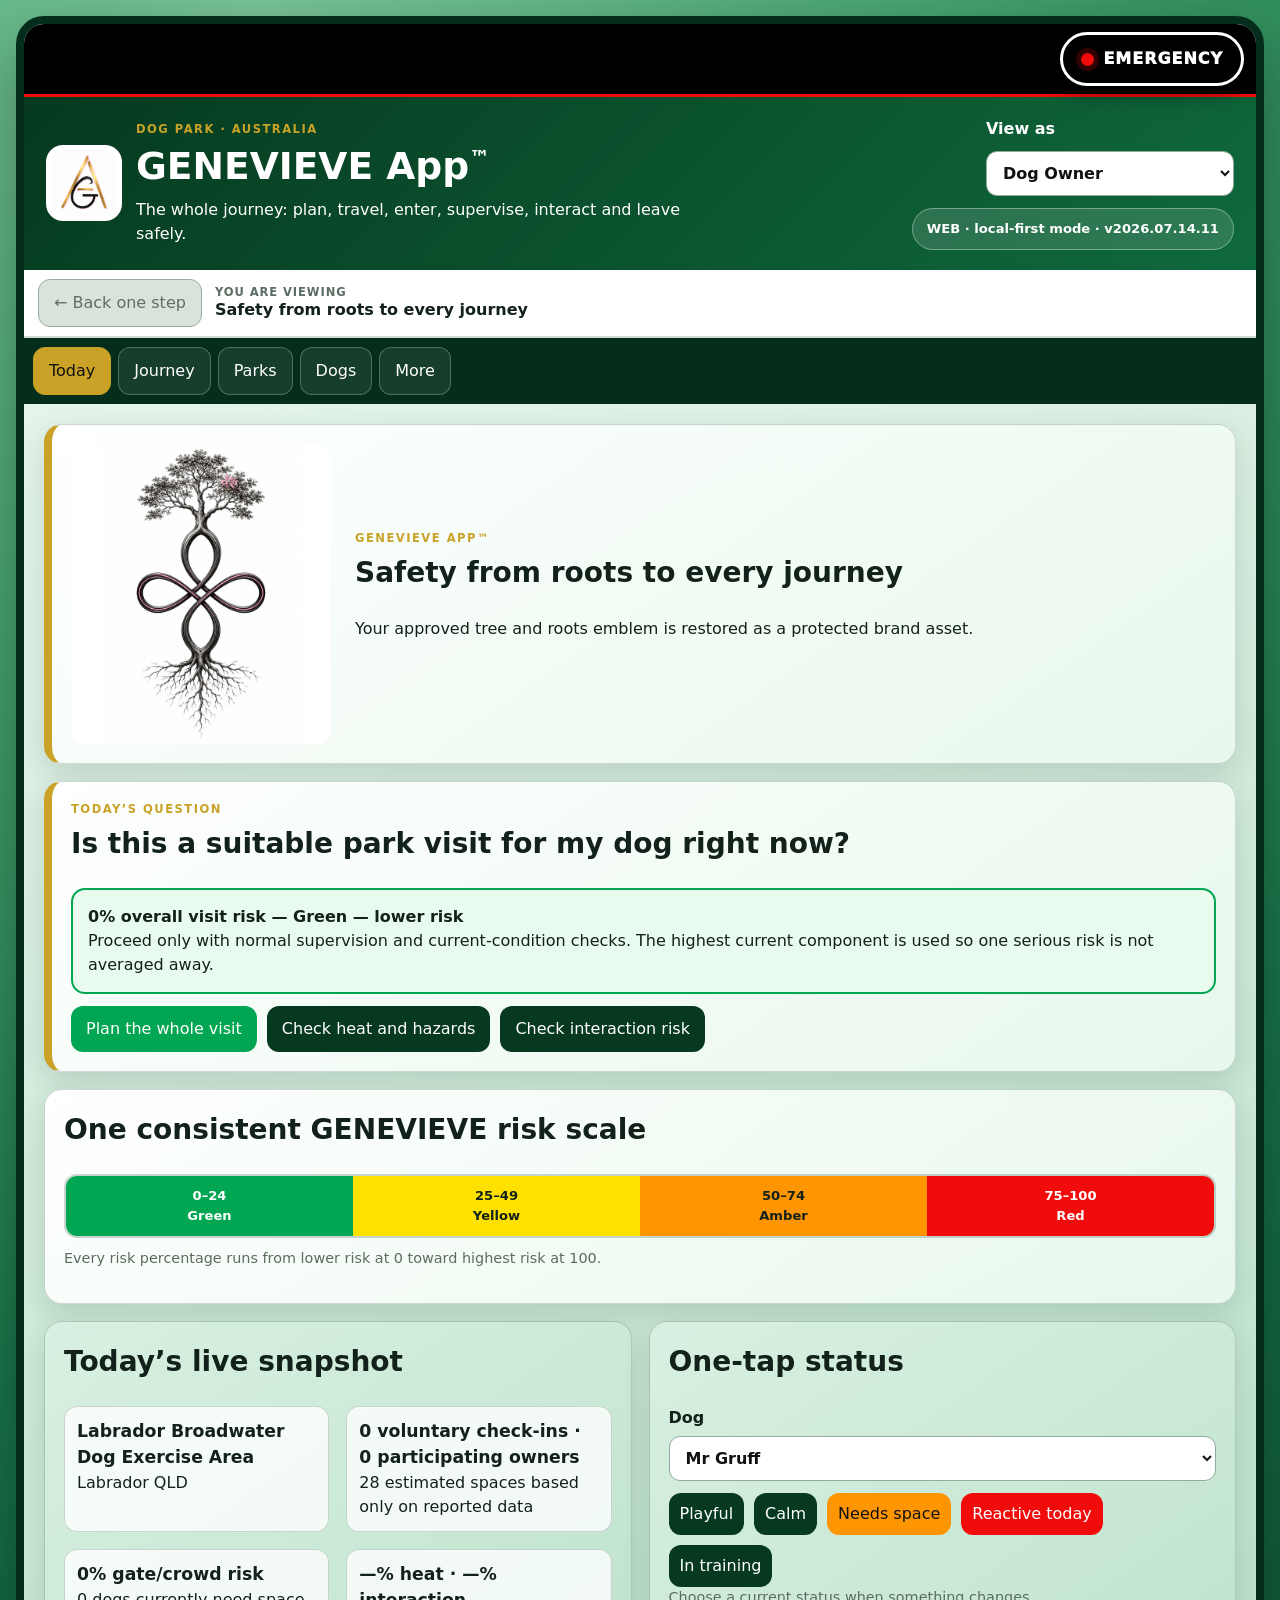
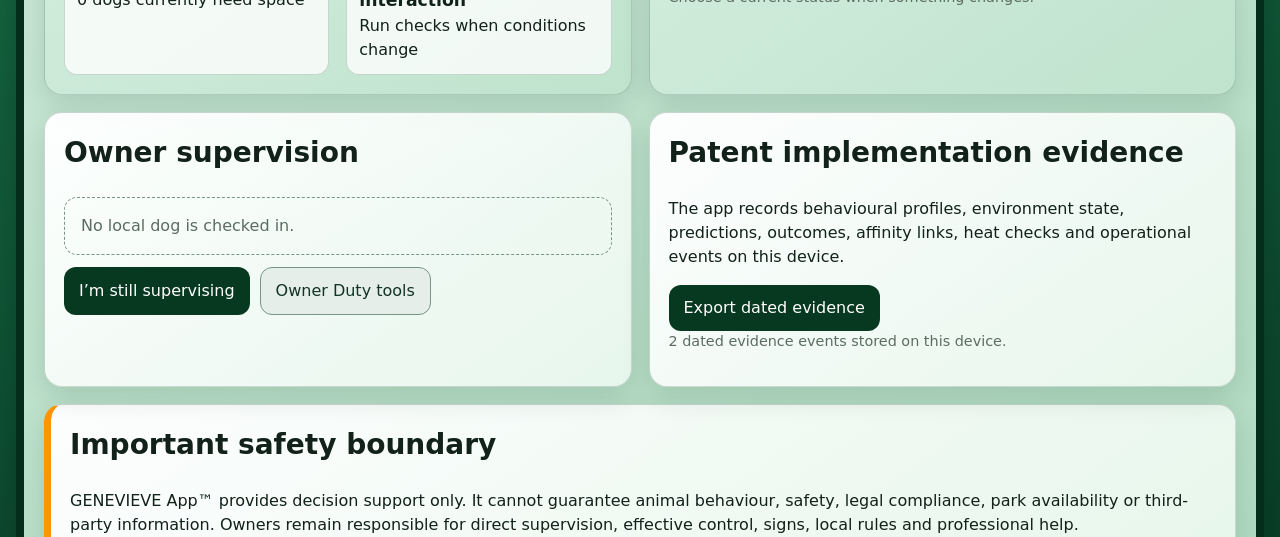
==== commit 9a529f10: "Add files via upload" ====
--- a/index.html
+++ b/index.html
@@ -4,14 +4,20 @@
   <meta charset="utf-8">
   <meta name="viewport" content="width=device-width,initial-scale=1,viewport-fit=cover">
   <meta name="theme-color" content="#06391f">
+  <meta name="apple-mobile-web-app-capable" content="yes">
+  <meta name="mobile-web-app-capable" content="yes">
+  <meta name="apple-mobile-web-app-status-bar-style" content="black-translucent">
+  <meta name="apple-mobile-web-app-title" content="GENEVIEVE">
   <meta name="description" content="GENEVIEVE App™ Dog Park helps owners plan the whole park journey, manage dog profiles, assess heat and interaction risk, supervise visits, report hazards and access owner or park-operator tools.">
   <title>GENEVIEVE App™ Dog Park</title>
-  <link rel="icon" href="./assets/app-icon-192.png">
-  <link rel="apple-touch-icon" href="./assets/app-icon-192.png">
-  <link rel="manifest" href="./manifest.webmanifest?v=20260714.6">
-  <link rel="stylesheet" href="./styles.css?v=20260714.6">
-  <script src="./config.js?v=20260714.6"></script>
-  <script src="./logic.js?v=20260714.6"></script>
+  <link rel="icon" type="image/png" sizes="64x64" href="./assets/ga-favicon-64-v10.png">
+  <link rel="shortcut icon" href="./assets/ga-favicon-64-v10.png">
+  <link rel="apple-touch-icon" sizes="180x180" href="./assets/ga-apple-touch-icon-180-v10.png">
+  <link rel="apple-touch-icon-precomposed" sizes="180x180" href="./assets/ga-apple-touch-icon-180-v10.png">
+  <link rel="manifest" href="./manifest.webmanifest?v=20260714.10">
+  <link rel="stylesheet" href="./styles.css?v=20260714.10">
+  <script src="./config.js?v=20260714.10"></script>
+  <script src="./logic.js?v=20260714.10"></script>
 </head>
 <body>
 <a class="skip-link" href="#main">Skip to content</a>
@@ -24,7 +30,7 @@
   </div>
   <header class="topbar">
     <div class="brand-row">
-      <img src="./assets/genevieve-ga-logo-approved-original.png" alt="Approved GENEVIEVE App gold A and black G logo" class="app-icon approved-ga-logo">
+      <img src="./assets/ga-logo-full-square-v10.png" alt="Approved GENEVIEVE App gold A and black G logo with pink glow" class="app-icon approved-ga-logo">
       <div>
         <p class="eyebrow">DOG PARK · AUSTRALIA</p>
         <h1>GENEVIEVE App<span class="tm">™</span></h1>
@@ -44,6 +50,14 @@
       <div id="modePill" class="status-pill">Loading deployment mode…</div>
     </div>
   </header>
+
+  <nav class="page-step-bar" aria-label="Page step navigation">
+    <button id="backStepButton" class="back-step-button" type="button" disabled aria-label="Go back one page inside the app">← Back one step</button>
+    <div class="page-step-location">
+      <span>You are viewing</span>
+      <strong id="currentPageTitle" aria-live="polite">Today</strong>
+    </div>
+  </nav>
 
   <nav class="main-tabs" aria-label="Main navigation">
     <button class="active" data-go="today" data-main="today">Today</button>
@@ -240,7 +254,13 @@
       <section class="grid two"><form id="hazardForm" class="card"><h2>Report a park hazard</h2><label>Park <select name="park"></select></label><label>Hazard <select name="type"><option>Snake sighting</option><option>Paralysis ticks</option><option>Blue-green algae</option><option>Broken fence or gate</option><option>Glass or sharp object</option><option>1080 bait warning</option><option>Flood or storm damage</option><option>No water</option><option>Unsafe structure</option></select></label><label>Risk level <select name="risk"><option value="25">Yellow</option><option value="55">Amber</option><option value="80">Red</option></select></label><label>Details <textarea name="details" required></textarea></label><button class="amber" type="submit">Save hazard report</button></form><article class="card"><h2>Recent heat checks</h2><div id="heatHistory"></div></article></section>
     </section>
 
-    <section id="travel" class="screen" data-group="more"><section class="hero card"><p class="eyebrow">GREY NOMAD & TRIP PLANNER</p><h2>Plan a lower-stress dog-friendly trip anywhere in Australia</h2></section><section class="grid two"><form id="tripForm" class="card field-panel"><label>From <input name="from" value="Gold Coast QLD"></label><label>To <input name="to" value="Sydney NSW"></label><fieldset><legend>Needs</legend><div id="tripNeeds" class="filter-checks"></div></fieldset><button type="submit">Build route plan</button></form><article class="card"><h2>Suggested route</h2><div id="tripResult"></div></article></section></section>
+    <section id="travel" class="screen" data-group="more"><section class="hero card"><p class="eyebrow">GREY NOMAD & TRIP PLANNER</p><h2>Plan a lower-stress dog-friendly trip anywhere in Australia</h2><p>Emergency contacts, emergency-vet search and pet-friendly accommodation links travel with the route plan.</p></section><section class="grid two"><form id="tripForm" class="card field-panel"><label>From <input name="from" value="Gold Coast QLD"></label><label>To <input name="to" value="Sydney NSW"></label><fieldset><legend>Needs</legend><div id="tripNeeds" class="filter-checks"></div></fieldset><button type="submit">Build route plan</button></form><article class="card"><h2>Suggested route</h2><div id="tripResult"></div></article></section>
+<section class="grid three travel-support-grid">
+<article class="card official-emergency-card"><p class="eyebrow">AUSTRALIA-WIDE EMERGENCY CONTACTS</p><h2>Help while travelling</h2><div class="travel-link-stack"><a class="call-000-button" href="tel:000">Call 000 — Police, Fire or Ambulance</a><a class="button-link" href="tel:112">Call 112 — mobile emergency alternative</a><a class="button-link" href="tel:132500">SES 132 500 — flood, storm and non-life-threatening emergency assistance</a><a class="button-link" href="tel:131444">Police Assistance Line 131 444 — non-urgent police help</a><a class="button-link" href="tel:131126">Poisons Information Centre 13 11 26</a><a class="button-link" href="tel:106">106 — textphone/TTY emergency service</a></div><p class="emergency-note">Use 000 for life-threatening or time-critical emergencies. 112 is for mobile phones and is not a replacement for 000 on landlines.</p></article>
+<article class="card"><p class="eyebrow">ANIMAL MEDICAL HELP</p><h2>Find the closest emergency veterinarian</h2><label>Current town or destination <input id="travelVetLocation" value="Sydney NSW"></label><div class="travel-link-stack"><a id="travelVetMapsLink" class="button-link" target="_blank" rel="noopener">Search 24-hour emergency vets</a><a id="travelVetOpenNowLink" class="button-link" target="_blank" rel="noopener">Search vets open now</a></div><p class="muted">Call the clinic before travelling. Hours, staffing and after-hours arrangements can change.</p></article>
+<article class="card"><p class="eyebrow">PET-FRIENDLY STAYS</p><h2>Accommodation for you and your dog</h2><label>Destination <input id="stayLocation" value="Sydney NSW"></label><div class="travel-link-stack"><a id="airbnbPetLink" class="button-link" target="_blank" rel="noopener">Search pet-friendly Airbnb stays</a><a id="petHotelMapsLink" class="button-link" target="_blank" rel="noopener">Search pet-friendly hotels</a><a id="petCaravanMapsLink" class="button-link" target="_blank" rel="noopener">Search pet-friendly caravan parks</a></div><p class="muted">Always confirm the host’s current pet rules, fees, fencing, size limits and whether pets may be left unattended before booking.</p></article>
+</section>
+<section class="card"><p class="eyebrow">FUTURE GENEVEIVEBOARDINGKENNELS MODE</p><h2>Home Boarding Match — planned bolt-on, not active booking</h2><p>The existing dog profile, medical badges, compatibility information and privacy controls can be reused to match an owner and dog with a verified home-boarder or sitter. Host identity checks, property checks, insurance, payments, cancellations, reviews, incident response and dispute handling must remain a separate marketplace layer before public release.</p><div class="answer yellow"><b>Launch protection:</b> this is recorded as a future GenevieveBoardingKennels mode so it is not lost, but it does not activate stranger-to-stranger bookings inside the Dog Park launch build.</div></section></section>
 
     <section id="emergency" class="screen" data-group="more"><section class="hero card official-emergency-card"><p class="eyebrow">OFFICIAL EMERGENCY — BLACK CONTROL</p><h2>Emergency help</h2><div class="emergency-primary-actions"><a class="call-000-button" href="tel:000" aria-label="Call Triple Zero 000 for a life-threatening emergency">Call 000 — life-threatening emergency</a><button class="secondary" data-go="lost-found">Lost dog alert</button><button class="secondary" data-go="incident">Record incident</button></div><p class="emergency-note">Call 000 only for life-threatening emergencies or immediate danger. For an animal medical emergency, contact the nearest emergency veterinarian.</p></section><section class="grid three"><article class="card"><h2>Restricted medical summary</h2><label>Dog <select id="emergencyDogSelect"></select></label><button id="showEmergencySummary" class="danger">Show summary</button><div id="emergencySummary"></div></article><article class="card"><h2>Nearest veterinarian</h2><label>Location <input id="vetLocation" value="Gold Coast QLD"></label><a id="vetSearchLink" class="button-link" target="_blank" rel="noopener">Find emergency vet</a></article><article class="card"><h2>I’m here alone</h2><label>Check-in time <select id="aloneTimerMinutes"><option value="15">15 minutes</option><option value="30">30 minutes</option><option value="60">60 minutes</option></select></label><button id="startAloneTimer">Start safety timer</button><button id="cancelAloneTimer" class="secondary">Cancel timer</button><p id="aloneTimerStatus" class="muted"></p></article></section></section>
 
@@ -286,7 +306,7 @@
         <p class="small muted"><b>Prototype note:</b> this selector changes the local demonstration view. A public production service must secure operator and responder access with verified accounts and server-side permissions.</p>
       </section>
       <section class="card update-card">
-        <div><p class="eyebrow">APP VERSION</p><h2>Make sure the newest build is showing</h2><p>Installed build: <b>2026.07.14.4</b>. This refresh keeps your saved dog records but removes old GENEVIEVE App™ website cache files.</p></div>
+        <div><p class="eyebrow">APP VERSION</p><h2>Make sure the newest build is showing</h2><p>Installed build: <b>2026.07.14.11</b>. This refresh keeps your saved dog records but removes old GENEVIEVE App™ website cache files.</p></div>
         <button id="forceAppUpdate" type="button" class="secondary">Refresh latest app version</button>
         <p id="updateMessage" class="muted"></p>
       </section>
@@ -296,12 +316,12 @@
     </section>
   </main>
 
-  <footer><p>© 2026 Tracey Ann Kennedy. GENEVIEVE App™. Trade mark application stated as pending.</p><p class="build-marker">Dog Park build 2026.07.14.4</p><p><a href="./legal/">Legal</a> · <a href="./legal/privacy-policy.html">Privacy</a> · <a href="./legal/support.html">Support</a> · <a href="./legal/account-deletion.html">Delete account</a></p></footer>
+  <footer><p>© 2026 Tracey Ann Kennedy. GENEVIEVE App™. Trade mark application stated as pending.</p><p class="build-marker">Dog Park build 2026.07.14.10</p><p><a href="./legal/">Legal</a> · <a href="./legal/privacy-policy.html">Privacy</a> · <a href="./legal/support.html">Support</a> · <a href="./legal/account-deletion.html">Delete account</a></p></footer>
 
   <nav class="bottom-nav" aria-label="Mobile navigation"><button class="active" data-go="today" data-main="today">Today</button><button data-go="before-leaving" data-main="journey">Journey</button><button data-go="park-search" data-main="parks">Parks</button><button data-go="dog-list" data-main="dogs">Dogs</button><button data-go="more" data-main="more">More</button></nav>
 </div>
-<script src="./native-billing-bridge.js?v=20260714.6"></script>
-<script src="./backend.js?v=20260714.6"></script>
-<script src="./app.js?v=20260714.6"></script>
+<script src="./native-billing-bridge.js?v=20260714.10"></script>
+<script src="./backend.js?v=20260714.10"></script>
+<script src="./app.js?v=20260714.10"></script>
 </body>
 </html>
--- a/styles.css
+++ b/styles.css
@@ -38,7 +38,7 @@
 }
 
 
-/* v2026.07.14.6 — exact approved logos and permanent emergency control */
+/* v2026.07.14.7 — exact approved logos and permanent emergency control */
 .approved-ga-logo {
   object-fit: contain;
   object-position: center;
@@ -151,7 +151,7 @@
 }
 
 
-/* v2026.07.14.6 — voluntary community check-in pilot */
+/* v2026.07.14.7 — voluntary community check-in pilot */
 .voluntary-pilot-hero {
   border-left-color: var(--green);
 }
@@ -175,3 +175,158 @@
   color: var(--deep);
   padding: 0 6px;
 }
+
+
+/* v2026.07.14.7 — Back one step and mobile-safe approved GA logo */
+.page-step-bar {
+  display: flex;
+  align-items: center;
+  gap: 13px;
+  padding: 9px 14px;
+  background: #ffffff;
+  border-bottom: 2px solid rgba(4,45,27,.18);
+  position: sticky;
+  top: 0;
+  z-index: 45;
+  box-shadow: 0 4px 12px rgba(4,45,27,.10);
+}
+.back-step-button {
+  background: var(--deep);
+  color: #fff;
+  min-width: 142px;
+}
+.back-step-button[disabled] {
+  background: #d9e3dc;
+  color: #5d6e64;
+  border: 1px solid #9bad9f;
+  opacity: 1;
+}
+.page-step-location {
+  min-width: 0;
+  display: flex;
+  flex-direction: column;
+  line-height: 1.2;
+}
+.page-step-location span {
+  color: var(--muted);
+  font-size: .72rem;
+  font-weight: 750;
+  text-transform: uppercase;
+  letter-spacing: .08em;
+}
+.page-step-location strong {
+  overflow: hidden;
+  white-space: nowrap;
+  text-overflow: ellipsis;
+}
+.main-tabs {
+  top: 62px;
+}
+.approved-ga-logo {
+  display: block !important;
+  width: 76px;
+  height: 76px;
+  min-width: 76px;
+  flex: 0 0 76px;
+  object-fit: contain;
+  object-position: center;
+  background: #fff;
+  padding: 3px;
+  border-radius: 17px;
+}
+.brand-row > div {
+  min-width: 0;
+}
+@media(max-width:760px) {
+  .page-step-bar {
+    padding: 8px 10px;
+    gap: 9px;
+  }
+  .back-step-button {
+    min-width: 124px;
+    padding: 9px 11px;
+    min-height: 44px;
+    font-size: .85rem;
+  }
+  .approved-ga-logo {
+    display: block !important;
+    width: 62px;
+    height: 62px;
+    min-width: 62px;
+    flex-basis: 62px;
+  }
+  .brand-row {
+    gap: 10px;
+    width: 100%;
+  }
+  .topbar {
+    padding: 14px 12px;
+  }
+}
+@media(max-width:420px) {
+  .app-icon,
+  .approved-ga-logo {
+    display: block !important;
+    width: 58px;
+    height: 58px;
+    min-width: 58px;
+    flex-basis: 58px;
+  }
+  .topbar h1 {
+    font-size: 1.35rem;
+  }
+  .topbar p {
+    font-size: .78rem;
+  }
+  .page-step-location span {
+    font-size: .64rem;
+  }
+  .page-step-location strong {
+    font-size: .88rem;
+  }
+}
+
+/* v2026.07.14.9 — full approved GA display, GA phone icon and non-overlapping emergency control */
+.global-emergency-wrap {
+  position: static;
+  width: 100%;
+  display: flex;
+  justify-content: flex-end;
+  padding: 8px 12px;
+  background: #000;
+  border-bottom: 3px solid var(--red);
+  z-index: 60;
+}
+.global-emergency-button {
+  margin: 0;
+  justify-content: center;
+}
+.approved-ga-logo {
+  object-fit: contain;
+  object-position: center;
+  background: #fff;
+  overflow: hidden;
+}
+@media(max-width:760px) {
+  main {
+    padding-bottom: calc(92px + env(safe-area-inset-bottom));
+  }
+  .bottom-nav {
+    padding-bottom: calc(7px + env(safe-area-inset-bottom));
+  }
+  .global-emergency-wrap {
+    position: static;
+    inset: auto;
+    width: 100%;
+    padding: 7px 10px;
+    background: #000;
+  }
+  .global-emergency-button {
+    width: 100%;
+    min-height: 48px;
+    padding: 10px 14px;
+    font-size: .86rem;
+  }
+}
+
+.travel-link-stack{display:grid;gap:.65rem;margin:.8rem 0}.travel-link-stack .button-link,.travel-link-stack .call-000-button{display:block;text-align:center}.travel-support-grid input{width:100%}
